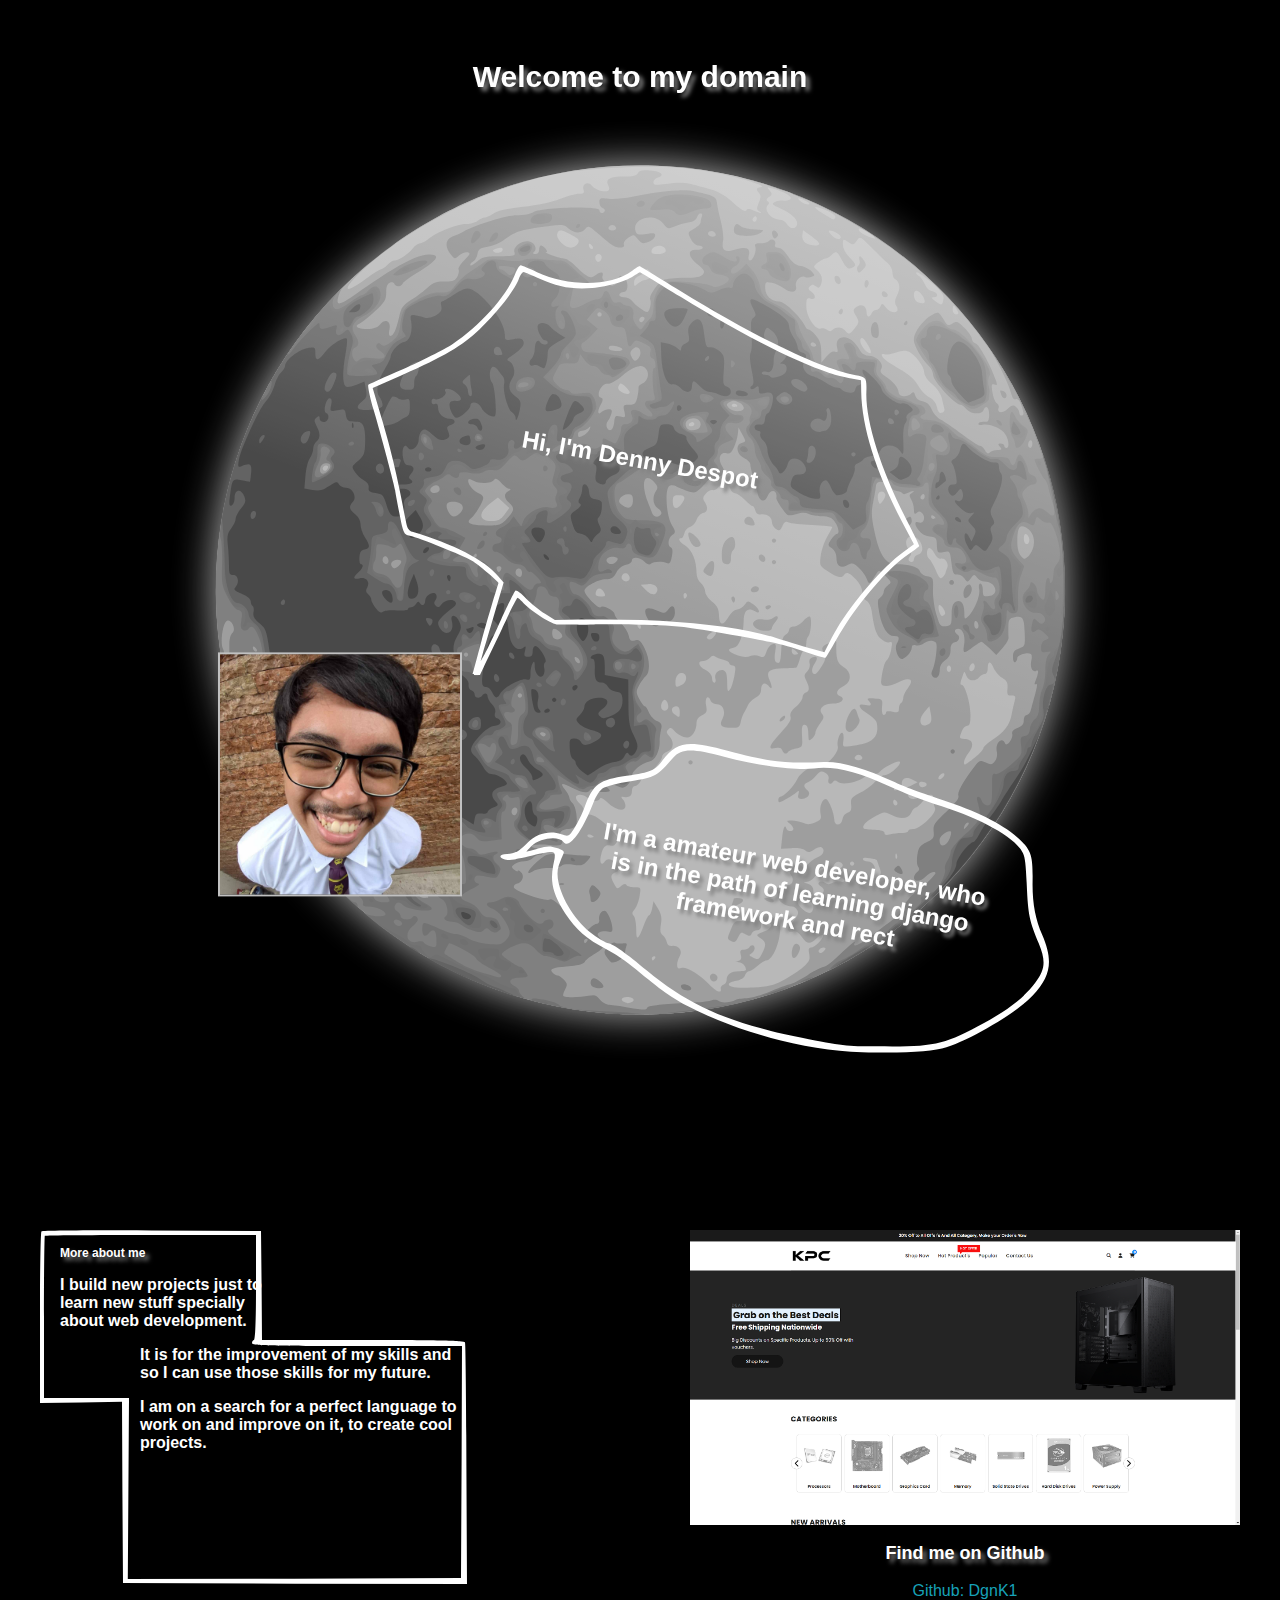
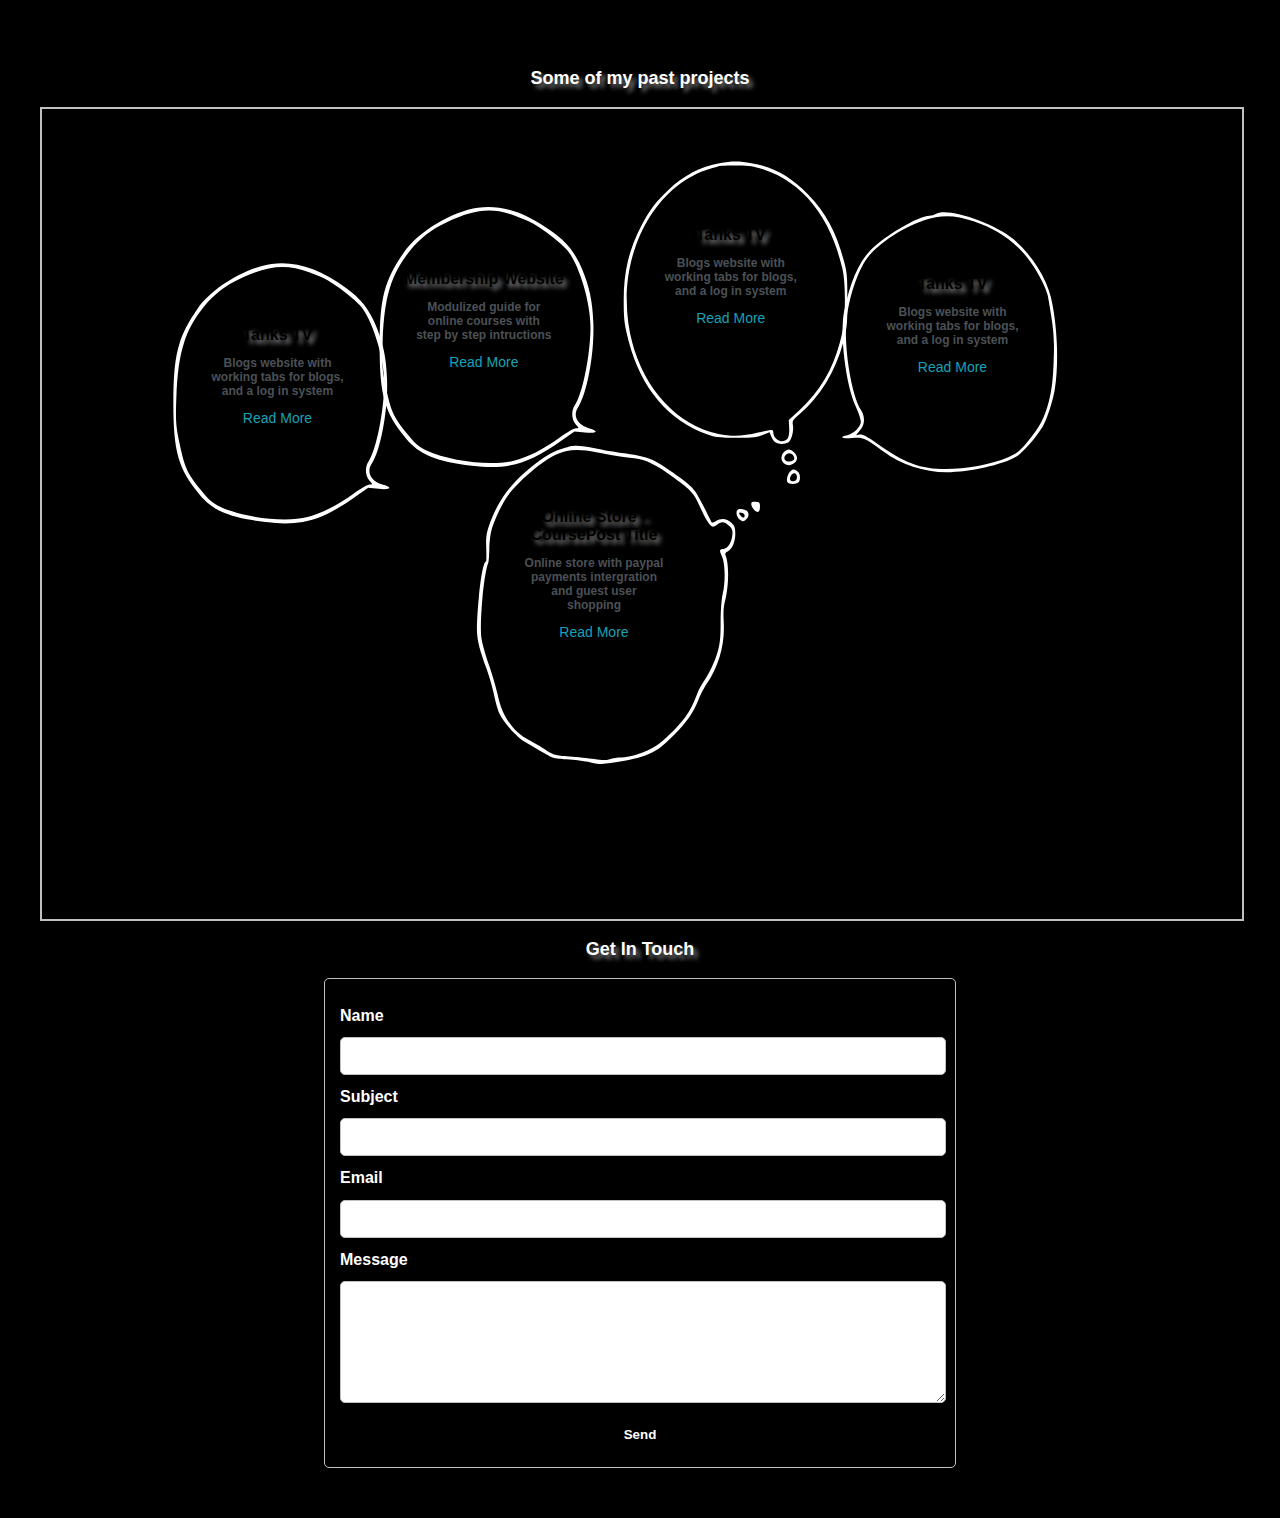
==== index.html @ d2c70590 "first commit" ====
<!DOCTYPE html>
<html lang="en">
<head>
    <meta charset="UTF-8">
    <meta name="viewport" content="width=device-width, initial-scale=1.0">
    <title>Portfolio</title>
    <style>
        @import url('https://fonts.cdnfonts.com/css/anime-ace');
    </style>
    <link rel="stylesheet" type="text/css" href="css/default.css">
    <link id="theme-style" rel="stylesheet" type="text/css" href="">
</head>

<body>

    <section class="s1">
        <div class="main-container">

            <div class="intro">

                <div class="intro-dialogue">
    
                    <div class="moon-wrapper">
                        <img class="moon" src="assets/full-moon.svg" alt="">
                    </div>
                    
                    <div class="dialogue">
                        <h1>Welcome to my domain</h1>
                    </div>
    
                </div>
    
            </div>

            <div class="main-intro">
                <div class="greeting-wrapper">
                    <h2>
                        Hi, I'm Denny Despot
                    </h2>
                </div>

                <div class="intro-wrapper">

                    <div class="left-column">
                        
                        <img class="profile-pic" src="assets/profile-pic.jpg" alt="Profile picture of Denny Despot">

                    </div>
                    <div class="right-column">

                            <div class="preview">
                                <h2>I'm a amateur web developer, who is in the path of learning
                                    django framework and rect
                                </h2>
                            </div>

                    </div>
                </div>
            </div>

        </div>

    </section>

    <section class="s1">
        <div class="main-container">

            <div class="about-wrapper">
                <div class="about-me">
                    <h4>More about me</h4>

                    <div class="upper-msg">
                        <p>I build new projects just to learn new stuff specially about web development.</p>
                    </div>
                    <div class="lower-msg">
                        <p>It is for the improvement of my skills and so I can use those skills for my future.</p>
                        <p>I am on a search for a perfect language to work on and improve on it, to create cool projects.</p>
                    </div>
                </div>

                
                <div class="social-links">
                    <img id="social-img" src="assets/KPC-Store.png" alt="KPC Store project screenshot">
                    <h3>Find me on Github</h3>

                    <a target="_blank" href="https://github.com/DgnK1">Github: DgnK1</a>
                </div>
            </div>

        </div>
    </section>

    <section class="s1">

        <div class="main-container">

            <h3 style="text-align: center;">Some of my past projects</h3>

            <div class="post-wrapper">

                <div>
                    <div class="post">
                        <div class="post-preview p1">
                            <svg viewBox="0 0 300.000000 259.000000"
                                preserveAspectRatio="xMidYMid meet">
                                <g transform="translate(0.000000,259.000000) scale(0.100000,-0.100000)"
                                fill="white" stroke="none">
                                <path d="M1465 2113 c-155 -21 -360 -144 -446 -270 -117 -170 -144 -275 -144
                                -563 0 -293 29 -396 158 -551 80 -96 178 -137 396 -164 212 -27 339 9 540 153
                                l75 53 63 -7 c71 -7 88 8 27 25 -73 20 -102 74 -69 125 55 84 100 331 92 511
                                -5 128 -23 213 -67 319 -41 99 -90 160 -179 225 -162 117 -303 163 -446 144z
                                m225 -49 c39 -14 88 -35 108 -47 73 -42 182 -129 211 -169 68 -92 131 -308
                                131 -449 0 -165 -48 -405 -94 -471 -23 -33 -20 -87 6 -115 21 -23 21 -23 1
                                -23 -12 0 -56 -25 -99 -57 -99 -71 -190 -117 -274 -138 -130 -34 -387 -4 -524
                                61 -44 21 -70 43 -116 101 -82 101 -97 135 -127 276 -23 110 -25 138 -20 277
                                9 268 50 403 165 546 59 73 127 126 217 168 173 82 273 91 415 40z"/>
                                </g>
                            </svg>
                            <div class="post-details">
                                <h6 class="post-title">Tanks TV</h6>
                                <p class="post-intro">Blogs website with working tabs for blogs, and a log in system</p>
                                <a href="https://ttv-kappa.vercel.app/index.html">Read More</a>
                            </div>
                        </div>
                    </div>
                </div>

                <div>
                    <div class="post">
                        <div class="post-preview p2">
                            <svg viewBox="0 0 300.000000 259.000000"
                            preserveAspectRatio="xMidYMid meet">
                                <g transform="translate(0.000000,259.000000) scale(0.100000,-0.100000)"
                                fill="white" stroke="none">
                                <path d="M1400 2110 c-8 -5 -26 -10 -39 -10 -64 0 -269 -121 -353 -207 -72
                                -74 -126 -200 -159 -371 -26 -137 10 -433 70 -565 17 -38 31 -80 31 -93 0 -30
                                -44 -73 -82 -81 -53 -10 -29 -24 30 -17 64 7 84 -2 190 -83 98 -75 244 -123
                                375 -123 139 1 336 45 418 93 40 24 117 112 162 184 23 38 61 156 71 223 25
                                157 15 389 -24 552 -28 119 -118 258 -223 346 -123 102 -403 194 -467 152z
                                m227 -44 c197 -68 322 -179 414 -367 15 -31 30 -69 32 -85 36 -205 39 -244 34
                                -389 -4 -110 -12 -174 -29 -240 -27 -102 -53 -151 -130 -245 -45 -54 -65 -69
                                -121 -92 -96 -40 -248 -68 -365 -68 -156 0 -250 35 -421 158 -52 37 -82 52
                                -98 49 l-22 -4 24 29 c30 36 32 79 5 123 -48 78 -90 295 -90 471 0 131 52 320
                                115 420 58 91 211 197 355 246 103 35 185 33 297 -6z"/>
                                </g>
                            </svg>
                            <div class="post-details">
                                <h6 class="post-title">Tanks TV</h6>
                                <p class="post-intro">Blogs website with working tabs for blogs, and a log in system</p>
                                <a href="https://ttv-kappa.vercel.app/index.html">Read More</a>
                            </div>
                        </div>
                    </div>
                </div>

                <div>
                    <div class="post">
                        <div class="post-preview p3">
                            <svg viewBox="0 0 300.000000 259.000000"
                                preserveAspectRatio="xMidYMid meet">
                                <g transform="translate(0.000000,259.000000) scale(0.100000,-0.100000)"
                                fill="white" stroke="none">
                                <path d="M1295 2495 c-140 -25 -268 -91 -381 -198 -92 -86 -141 -150 -198
                                -257 -99 -187 -139 -353 -139 -575 0 -126 4 -168 26 -260 87 -376 294 -633
                                598 -742 67 -24 88 -26 219 -27 125 0 152 3 198 21 l53 21 10 -26 c6 -15 18
                                -35 26 -44 18 -20 73 -24 103 -8 24 13 44 83 36 130 -5 32 -1 38 47 80 164
                                141 280 336 338 570 21 84 24 118 24 290 0 181 -2 202 -27 296 -58 215 -137
                                360 -268 495 -133 136 -259 206 -425 235 -95 17 -146 17 -240 -1z m327 -45
                                c296 -95 508 -360 595 -745 27 -119 25 -367 -4 -495 -55 -242 -153 -415 -320
                                -570 l-78 -71 3 -60 c4 -68 -13 -99 -55 -99 -28 0 -63 33 -63 59 0 11 -4 22
                                -9 25 -4 3 -52 -6 -106 -19 -111 -28 -198 -31 -297 -10 -399 84 -688 506 -688
                                1004 0 468 261 879 625 985 33 10 65 19 70 21 6 2 61 4 122 4 99 1 124 -3 205
                                -29z"/>
                                <path d="M1779 329 c-30 -30 -23 -81 14 -93 21 -8 35 -7 55 5 36 20 39 52 8
                                84 -30 30 -49 32 -77 4z m72 -30 c13 -24 3 -37 -30 -41 -31 -4 -50 24 -32 46
                                19 22 48 20 62 -5z"/>
                                <path d="M1826 184 c-19 -19 -30 -58 -22 -79 7 -18 67 -20 84 -3 18 18 14 63
                                -6 81 -23 21 -36 21 -56 1z m48 -29 c8 -23 -4 -45 -24 -45 -25 0 -33 16 -20
                                40 13 24 35 26 44 5z"/>
                                </g>
                            </svg>
                            <div class="post-details">
                                <h6 class="post-title">Tanks TV</h6>
                                <p class="post-intro">Blogs website with working tabs for blogs, and a log in system</p>
                                <a href="https://ttv-kappa.vercel.app/index.html">Read More</a>
                            </div>
                        </div>
                    </div>
                </div>

                <div>
                    <div class="post">
                        <div class="post-preview p4">
                            <svg viewBox="0 0 300.000000 259.000000"
                                preserveAspectRatio="xMidYMid meet">
                                <g transform="translate(0.000000,259.000000) scale(0.100000,-0.100000)"
                                fill="white" stroke="none">
                                <path d="M1205 2485 c-5 -1 -37 -11 -70 -20 -73 -22 -164 -80 -278 -180 -125
                                -109 -212 -241 -267 -404 -17 -52 -21 -82 -18 -163 2 -54 1 -98 -2 -98 -23 0
                                -52 -193 -66 -430 -7 -132 2 -183 67 -365 22 -60 49 -152 59 -204 11 -51 28
                                -112 38 -135 33 -72 126 -178 189 -215 32 -19 94 -55 138 -81 77 -46 83 -48
                                180 -53 55 -3 136 -14 180 -23 66 -14 91 -14 150 -5 282 45 336 70 475 211 99
                                100 145 167 187 272 14 35 39 82 55 106 96 140 141 302 131 473 -4 68 -1 111
                                10 154 30 115 31 279 3 345 -4 10 2 19 16 25 33 15 58 71 58 133 0 46 -4 58
                                -29 83 -34 34 -78 38 -118 12 -15 -10 -28 -13 -31 -8 -2 6 -31 64 -65 130 -66
                                127 -72 133 -228 245 -144 103 -188 120 -383 145 -66 9 -156 25 -200 35 -72
                                18 -152 24 -181 15z m193 -45 c84 -18 141 -27 285 -45 88 -11 164 -48 297
                                -146 137 -101 150 -116 200 -229 33 -75 68 -130 86 -137 8 -3 22 1 32 10 36
                                31 60 30 93 -3 28 -28 31 -36 26 -77 -6 -53 -35 -98 -65 -98 -32 -1 -34 -9
                                -12 -56 24 -54 27 -194 5 -284 -9 -38 -14 -114 -15 -205 0 -114 -4 -161 -20
                                -218 -22 -79 -65 -171 -112 -239 -16 -24 -35 -60 -42 -80 -28 -75 -57 -133
                                -92 -180 -59 -78 -155 -173 -218 -214 -69 -46 -197 -89 -263 -89 -25 0 -63 -5
                                -85 -12 -30 -9 -56 -9 -116 1 -42 7 -127 16 -188 20 -108 7 -114 9 -175 48
                                -35 22 -92 55 -127 74 -116 60 -203 184 -232 331 -11 51 -41 157 -69 236 -27
                                78 -52 171 -56 205 -14 126 20 484 52 557 4 8 7 56 8 105 1 50 8 110 15 135
                                17 65 66 174 107 239 67 105 249 268 368 328 90 46 178 52 313 23z"/>
                                <path d="M2560 2051 c0 -25 36 -64 53 -58 7 2 12 19 12 38 0 31 -3 34 -32 37
                                -28 3 -33 0 -33 -17z"/>
                                <path d="M2463 2013 c-24 -9 -15 -61 12 -79 24 -16 27 -16 45 1 21 19 25 42
                                12 61 -8 13 -52 24 -69 17z m31 -29 c9 -3 16 -12 16 -20 0 -17 -12 -18 -28 -2
                                -22 22 -16 33 12 22z"/>
                                </g>
                            </svg>
                            <div class="post-details">
                                <h6 class="post-title">Online Store - CoursePost Title</h6>
                                <p class="post-intro">Online store with paypal payments intergration and guest user shopping</p>
                                <a href="https://kpc-storev.vercel.app/">Read More</a>
                            </div>
                        </div>
                    </div>
                </div>

                <div>
                    <div class="post">
                        <div class="post-preview p1">
                            <svg viewBox="0 0 300.000000 259.000000"
                                preserveAspectRatio="xMidYMid meet">
                                <g transform="translate(0.000000,259.000000) scale(0.100000,-0.100000)"
                                fill="white" stroke="none">
                                <path d="M1465 2113 c-155 -21 -360 -144 -446 -270 -117 -170 -144 -275 -144
                                -563 0 -293 29 -396 158 -551 80 -96 178 -137 396 -164 212 -27 339 9 540 153
                                l75 53 63 -7 c71 -7 88 8 27 25 -73 20 -102 74 -69 125 55 84 100 331 92 511
                                -5 128 -23 213 -67 319 -41 99 -90 160 -179 225 -162 117 -303 163 -446 144z
                                m225 -49 c39 -14 88 -35 108 -47 73 -42 182 -129 211 -169 68 -92 131 -308
                                131 -449 0 -165 -48 -405 -94 -471 -23 -33 -20 -87 6 -115 21 -23 21 -23 1
                                -23 -12 0 -56 -25 -99 -57 -99 -71 -190 -117 -274 -138 -130 -34 -387 -4 -524
                                61 -44 21 -70 43 -116 101 -82 101 -97 135 -127 276 -23 110 -25 138 -20 277
                                9 268 50 403 165 546 59 73 127 126 217 168 173 82 273 91 415 40z"/>
                                </g>
                            </svg>
                            <div class="post-details">
                                <h6 class="post-title">Membership Website</h6>
                                <p class="post-intro">Modulized guide for online courses with step by  step intructions</p>
                                <a href="post.html">Read More</a>
                            </div>
                        </div>
                    </div>
                </div>

            </div>

        </div>

    </section>

    <section class="s1">
        <div class="main-container">
            <h3 style="text-align: center;">Get In Touch</h3>

            <form id="contact-form">
                <a name="contact"></a>

                <label for="name">Name</label>
                <input class="input-field" type="text" name="name" id="name" required>

                <label for="subject">Subject</label>
                <input class="input-field" type="text" name="subject" id="subject" required>

                <label for="email">Email</label>
                <input class="input-field" type="email" name="email" id="email" required>

                <label for="message">Message</label>
                <textarea class="input-field" name="message" id="message" required></textarea>

                <input id="submit-btn" type="submit" value="Send">
            </form>
        </div>
    </section>

    <script type="text/javascript" src="js/portfolio.js"></script>
    <script type="text/javascript" src="js/bubbles.js" ></script>
    <script type="text/javascript" src="js/manga.js"></script>

</body>
</html>
---- css/default.css ----
:root{
    --mainColor: black;
    --secondaryColor: white;

    --borderColor: #c1c1c1;

    --mainText: white;
    --secondaryText: black;

    --buttonColor: black;

}

html, body{
    padding: 0;
    margin: 0;
    font-family: 'Anime Ace', sans-serif;
}

body *{
	transition: 0.3s;
}

h1, h2, h3, h4, h5, h6, strong {
    color: var(--mainText);
    font-weight: 800;
    text-shadow: 4px 4px 4px gray;
}

p, li, span, label, input, textarea {
    color: var(--mainText);
    font-weight: 600;
}

a {
    text-decoration: none;
    color: #17a2b8;
}

ul{
    list-style: none;
}

h1{font-size: 30px;}
h2{font-size: 24px;}
h3{font-size: 18px;}
h4{font-size: 12px;}
h5{font-size: 6px;}
h6{font-size: 16px;}

.s1{
    background-color: var(--mainColor);
    overflow: auto;
}

.intro-dialogue{
    width: 1200px;
    height: 200px;
    margin: 0 auto;
}

.moon-wrapper{
    position: absolute; 
    top: 10%;
    left: 50%;
    transform: translateX(-50%);
    z-index: 1;
    width: 90%;
    max-width: 1000px;
    opacity: 0.9;
}

.dialogue {
    position: relative; /* Ensure text stays on top */
    top: 20%;
    z-index: 100;
}

.dialogue h1{
    justify-self: center;
}

.main-container{
    width: 1200px;
    margin: 0 auto;
}

.main-bg{
    position: absolute;
    z-index: 0;
}

.main-intro{
    position: relative;
    z-index: 500;
}

.greeting-wrapper{
    display: grid;
	text-align: center;
	align-content: center;
	min-height: 30em;

    background-image: url(../assets/shouting-bb.svg);
    background-repeat: no-repeat;
    background-position: 300px 1px;
    background-size: 600px;
    transform: rotate(10deg);
}


.intro-wrapper{
    display: grid;
    grid-template-columns: 1fr 1fr;
    grid-template-areas: 
        'nav-wrapper nav-wrapper'
        'left-column right-column'
    ;
}

.left-column{
    grid-area: left-column;
    padding-top: 50px;
    padding-bottom: 50px;
}

.profile-pic{
	display: block;
	margin:0 auto;

	height: 240px;
	width: 240px;
	object-fit: cover;
	border:2px solid var(--borderColor);

    transform: translateY(-40%);
}

#theme-options-wrapper{
    display: flex;
    justify-content: center;
}

.right-column{
    grid-area: right-column;
    display: grid;
}

.preview{
    display: grid;
	text-align: center;
	align-content: center;
	min-height: 30em;

    transform: translateX(-25%) translateY(-10%) rotate(10deg);

    background-image: url(../assets/hori-sp-bb.svg);
    background-repeat: no-repeat;
    background-position: 1px -30px;
    background-size: 600px;
}

.preview h2{
    color: var(--secondaryColor);

    padding: 100px;
}

.corner{
    width: 7px;
    height: 7px;
    border-radius: 50%;
    border: 1.5px solid #17a2b8;
    background-color: #fff;
    position: absolute;
}

#corner-tl{
    top: -5px;
    left: -5px;
}

#corner-tr{
    top: -5px;
    right: -5px;
}

#corner-br{
    bottom: -5px;
    right: -5px;
}

#corner-bl{
    bottom: -5px;
    left: -5px;
}

.about-wrapper{
	display: grid;
	grid-template-columns: repeat(auto-fit, minmax(320px, 1fr));
	padding-bottom: 50px;
	padding-top: 50px;
	gap:100px;
}

.about-me{
    padding-left: 20px;

    background-image: url(../assets/msg-bb.svg);
    background-repeat: no-repeat;
    background-position: -78px -80px;
    background-size: 600px;
}

.upper-msg{
    padding-right: 320px;
}

.lower-msg{
    padding-left: 80px; 
    padding-right: 130px;
}

#skills{
	display: flex;
	justify-content: space-evenly;
	background-color: var(--previewShadow);
}

.social-links{
	display: grid;
	align-content: center;
	text-align: center;
}

.social-links{
    display: grid;
    align-content: center;
    text-align: center;
}

#social-img{
    width: 100%;
}

.post-wrapper{
    position: relative;

    width: 100%;
    height: 90vh;

    overflow: hidden;
    border: 2px solid var(--borderColor);
}

.post{
    width: 300px;
    height: 300px;

    display: flex;
    flex-direction: column;
    align-items: center;
    text-align: center;
    position: absolute;

    border-radius: 20px; /* Smooth rounded corners */
    transition: box-shadow 0.2s ease-in-out; /* Smooth effect on hover */
    cursor: grab; /* Indicates draggable */
}

.post:active {
    cursor: grabbing; /* Change cursor when dragging */
    box-shadow: 0px 8px 20px rgba(0, 0, 0, 0.3);
}

.thumbnail{
    width: 200px;
    height: 200px;

    object-fit: cover;

    margin-top: 10px;

    border: 2px solid var(--borderColor);
}

.post-preview{
    background: transparent;
    padding: 10px;
    font-size: 14px;
}

.post-title{
    color: black;
    font-weight: bold;
    margin: 5px 0;
}

.post-intro{
    color: #4b5156;
    font-size: 12px;
    padding: 0 10px;
}

.p1 svg{
    position: absolute;
    align-self: center;

    transform: translateX(-50%) translateY(-20%);
    width: 500px;
}

.p1 .post-details{
    position: relative;

    padding: 50px 60px 0;
}

.p2 svg{
    position: absolute;
    align-self: center;

    transform: translateX(-50%) translateY(-20%);
    width: 500px;
}

.p2 .post-details{
    position: relative;

    padding: 50px 60px 0;
}

.p3 svg{
    position: absolute;
    align-self: center;

    transform: translateX(-46%) translateY(-6%);
    width: 400px;
}

.p3 .post-details{
    position: relative;

    padding: 50px 60px 0;
}

.p4 svg{
    position: absolute;
    align-self: center;

    transform: translateX(-46%) translateY(-6%);
    width: 400px;
}

.p4 .post-details{
    position: relative;

    padding: 50px 60px 0;
}


#contact-form{
	display: block;
	max-width: 600px;
	margin: 0 auto;
	border: 1px solid var(--borderColor);
	padding: 15px;
	border-radius: 5px;
	background-color: var(--mainColor);
	margin-bottom: 50px;

}

#contact-form label{
	line-height: 2.7em;
}

#contact-form textarea{
	min-height: 100px;
	font-size: 14px;
}


.input-field{
	width: 100%;
	padding-top: 10px;
	padding-bottom:10px; 
	background-color: var(--secondaryColor);
	border-radius: 5px;
	border:1px solid var(--borderColor);
	font-size: 14px;
}

#submit-btn{
	margin-top: 10px;
	width: 100%;
	padding-top: 10px;
	padding-bottom:10px; 
	color: #fff;
	background-color: var(--buttonColor);
	border:none;
}

@media screen and (max-width: 1200px){
	.main-container{
		width: 95%;
	}
}

@media screen and (max-width: 800px){
	.intro-wrapper{
		grid-template-columns: 1fr;
		grid-template-areas: 
			'nav-wrapper'
			'left-column'
			'right-column'
		;
	}

	.right-column{
		justify-content: center;
	}

}

@media screen and (max-width: 400px){
	#preview-shadow{
		max-width: 280px;
		height: 180px;
		padding-left: 10px;
		padding-top: 10px;
	}

	#preview{
		width: 280px;

	}

}
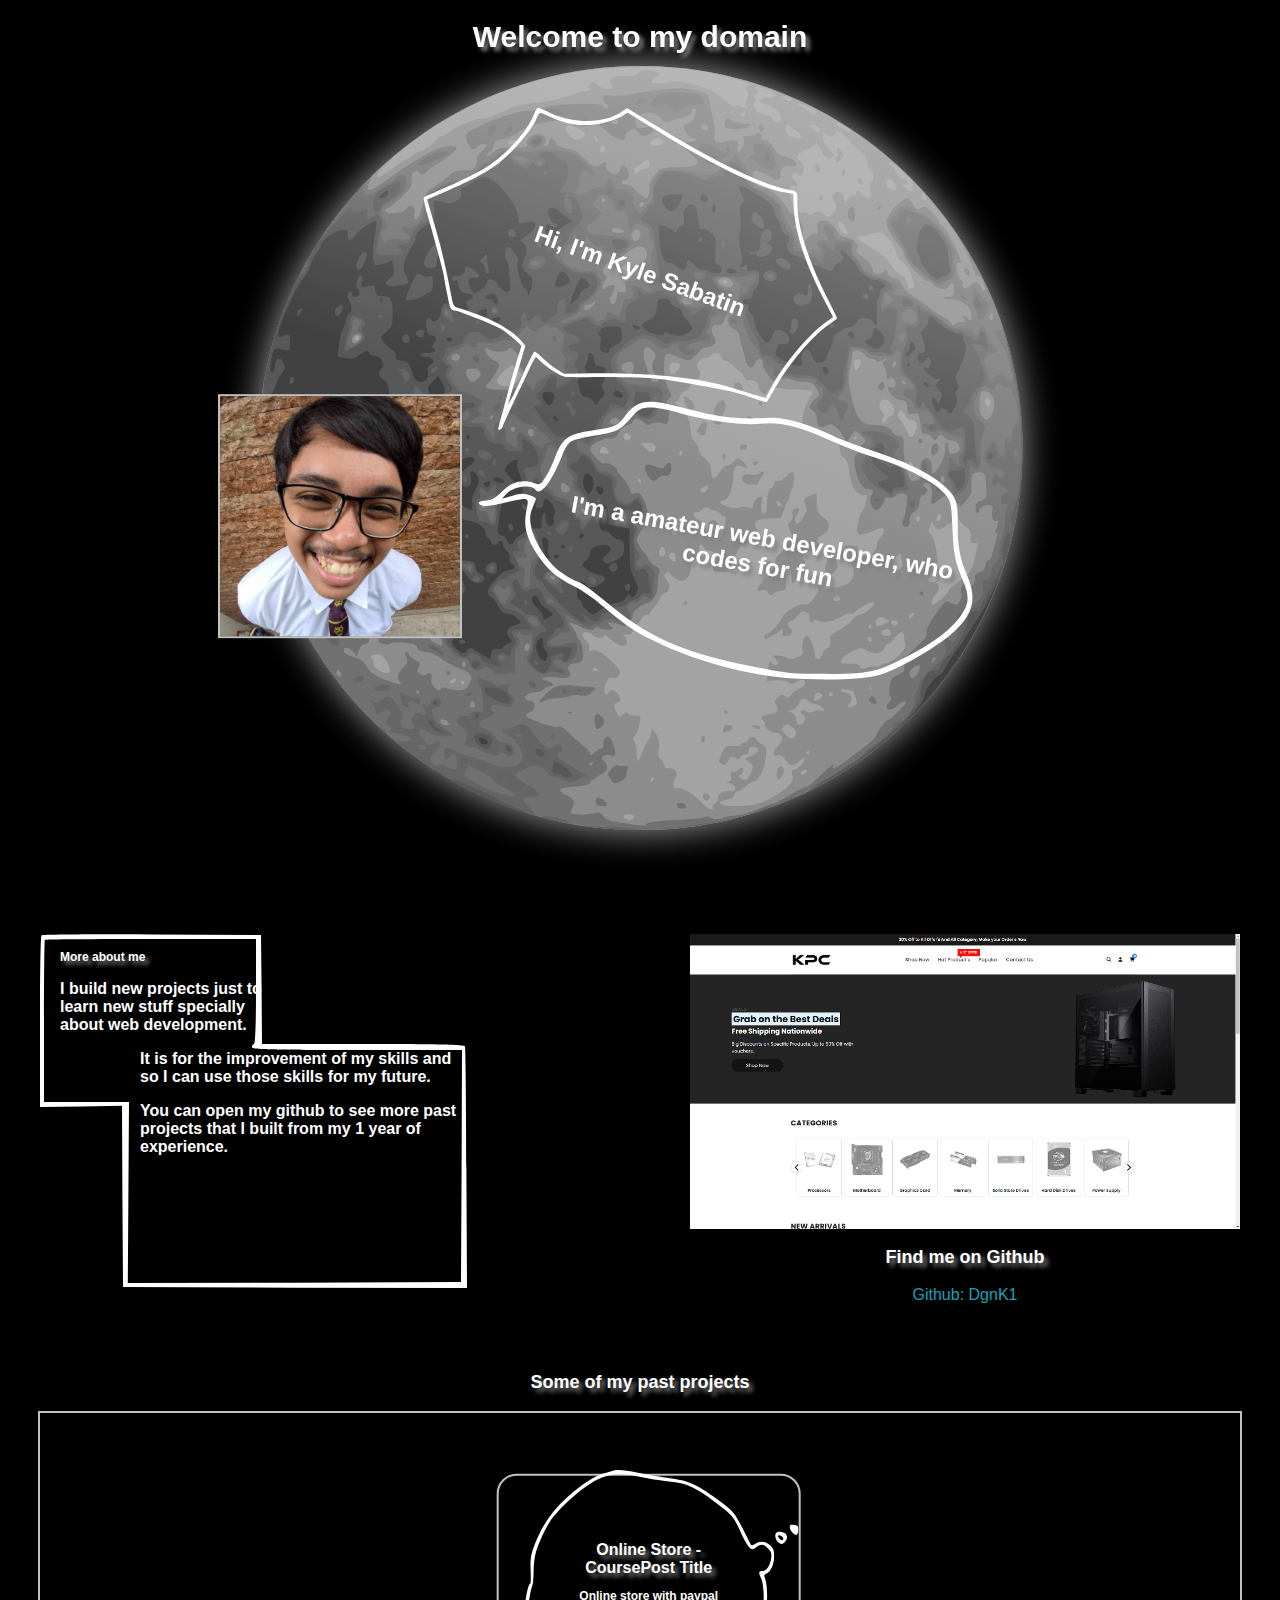
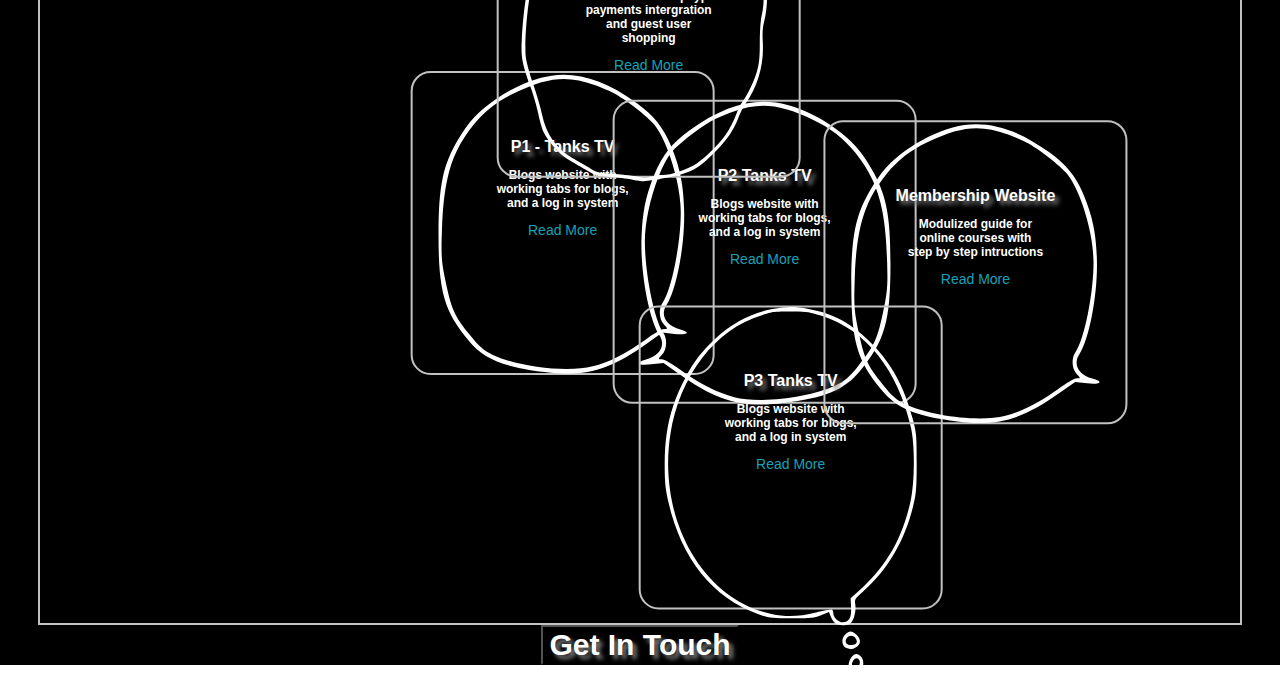
==== commit 08d96d40: "Update Pop Up modal" ====
--- a/index.html
+++ b/index.html
@@ -7,14 +7,17 @@
     <style>
         @import url('https://fonts.cdnfonts.com/css/anime-ace');
     </style>
+    <link rel="icon" type="image/x-icon" href="assets/favicon-kp.ico">
     <link rel="stylesheet" type="text/css" href="css/default.css">
+    <link rel="stylesheet" href="css/modal.css">
     <link id="theme-style" rel="stylesheet" type="text/css" href="">
 </head>
 
 <body>
 
     <section class="s1">
-        <div class="main-container">
+
+        <div class="main-container intro-section">
 
             <div class="intro">
 
@@ -33,10 +36,43 @@
             </div>
 
             <div class="main-intro">
+
                 <div class="greeting-wrapper">
+
+                    <svg version="1.0"
+                    viewBox="0 0 300.000000 259.000000"
+                    preserveAspectRatio="xMidYMid meet">
+    
+                    <g transform="translate(0.000000,259.000000) scale(0.100000,-0.100000)"
+                    fill="white" stroke="none">
+                    <path d="M1299 2322 c-93 -98 -296 -137 -469 -92 -41 11 -80 20 -86 20 -6 0
+                    -16 -25 -22 -56 -23 -112 -131 -284 -245 -390 -39 -36 -138 -110 -221 -166
+                    -83 -55 -155 -104 -159 -108 -4 -4 17 -58 48 -120 56 -111 175 -367 175 -375
+                    0 -2 18 -51 40 -108 39 -101 41 -104 73 -105 47 -2 275 -50 327 -69 35 -13
+                    150 -80 150 -87 0 -1 -7 -55 -15 -121 -8 -66 -17 -156 -20 -200 -4 -44 -10
+                    -118 -15 -164 -5 -47 -8 -87 -5 -89 7 -7 25 9 25 24 0 8 20 87 45 177 25 89
+                    55 197 66 240 12 42 24 77 26 77 3 0 18 -9 34 -21 54 -38 160 -80 188 -75 14
+                    3 44 8 66 11 22 3 72 12 110 20 39 8 151 27 250 42 158 24 211 27 435 27 204
+                    1 278 -3 368 -18 62 -10 115 -16 117 -14 3 3 19 45 36 94 60 174 186 393 281
+                    486 26 26 48 49 48 52 0 3 -43 62 -96 132 -164 218 -278 440 -298 578 -11 74
+                    -13 76 -67 76 -173 0 -535 102 -941 264 -118 47 -217 86 -219 86 -2 -1 -16
+                    -13 -30 -28z m259 -88 c396 -158 736 -254 898 -254 l63 0 11 -57 c34 -174 139
+                    -377 312 -602 l80 -103 -45 -47 c-97 -99 -231 -333 -278 -484 l-24 -79 -60 6
+                    c-33 4 -118 14 -190 23 -231 28 -564 1 -987 -81 l-118 -23 -54 22 c-30 12 -78
+                    39 -107 59 -28 21 -55 34 -59 29 -4 -4 -24 -73 -45 -153 -20 -80 -43 -163 -51
+                    -185 l-14 -40 4 45 c3 25 13 116 23 204 l18 159 -35 29 c-80 66 -246 118 -459
+                    142 -17 2 -28 13 -37 37 -94 247 -138 348 -240 550 l-43 87 127 84 c195 130
+                    275 198 348 296 74 99 141 227 150 283 4 22 12 39 18 39 6 0 44 -9 85 -20 95
+                    -25 167 -25 267 0 76 20 169 67 201 103 9 9 18 17 20 17 2 0 102 -39 221 -86z"/>
+                    </g>
+
+                    </svg>
+
+
                     <h2>
-                        Hi, I'm Denny Despot
+                        Hi, I'm Kyle Sabatin
                     </h2>
+
                 </div>
 
                 <div class="intro-wrapper">
@@ -48,14 +84,38 @@
                     </div>
                     <div class="right-column">
 
+                            <svg viewBox="0 0 300.000000 259.000000"
+                            preserveAspectRatio="xMidYMid meet">
+                            <g transform="translate(0.000000,259.000000) scale(0.100000,-0.100000)"
+                            fill="white" stroke="none">
+                            <path d="M1550 1910 c-189 -43 -271 -47 -485 -29 -206 19 -258 2 -311 -102
+                            -30 -60 -45 -70 -164 -109 -132 -43 -158 -71 -180 -190 -6 -36 -21 -86 -32
+                            -112 -20 -48 -21 -48 -59 -42 -60 10 -123 -18 -158 -70 -37 -53 -54 -67 -92
+                            -75 -38 -8 -42 -25 -6 -29 16 -2 62 13 116 37 48 23 97 41 108 41 19 0 21 -6
+                            19 -67 -1 -84 24 -140 102 -225 64 -68 130 -108 230 -138 41 -12 115 -45 165
+                            -74 139 -80 204 -111 292 -138 276 -86 617 -114 895 -74 198 28 348 64 410 97
+                            123 66 321 238 380 330 73 113 72 188 -6 307 -48 71 -78 154 -94 257 -20 123
+                            -33 149 -101 194 -79 53 -217 97 -379 121 -164 24 -229 36 -295 54 -140 40
+                            -275 54 -355 36z m345 -64 c77 -20 183 -41 235 -47 205 -23 390 -81 459 -144
+                            31 -29 36 -43 66 -176 32 -144 44 -173 110 -277 50 -80 54 -120 17 -195 -39
+                            -79 -109 -157 -220 -245 -180 -143 -221 -160 -507 -207 -146 -25 -176 -27
+                            -375 -22 -365 7 -582 59 -820 195 -118 68 -189 102 -215 102 -11 0 -48 13 -83
+                            30 -123 58 -241 215 -229 304 3 23 9 50 12 62 6 19 1 22 -36 28 -35 6 -52 2
+                            -92 -19 -27 -14 -51 -25 -54 -25 -2 0 6 14 18 31 34 48 127 77 155 49 33 -33
+                            83 63 114 221 7 35 20 64 33 77 13 12 72 39 132 59 116 40 125 47 190 155 31
+                            51 87 61 248 47 169 -15 361 -7 452 20 99 30 210 23 390 -23z"/>
+                            </g>
+                            </svg>
+
+
                             <div class="preview">
-                                <h2>I'm a amateur web developer, who is in the path of learning
-                                    django framework and rect
+                                <h2>I'm a amateur web developer, who codes for fun
                                 </h2>
                             </div>
 
                     </div>
                 </div>
+                
             </div>
 
         </div>
@@ -63,7 +123,8 @@
     </section>
 
     <section class="s1">
-        <div class="main-container">
+
+        <div class="main-container" id="about">
 
             <div class="about-wrapper">
                 <div class="about-me">
@@ -74,7 +135,7 @@
                     </div>
                     <div class="lower-msg">
                         <p>It is for the improvement of my skills and so I can use those skills for my future.</p>
-                        <p>I am on a search for a perfect language to work on and improve on it, to create cool projects.</p>
+                        <p>You can open my github to see more past projects that I built from my 1 year of experience.</p>
                     </div>
                 </div>
 
@@ -101,53 +162,44 @@
                 <div>
                     <div class="post">
                         <div class="post-preview p1">
-                            <svg viewBox="0 0 300.000000 259.000000"
-                                preserveAspectRatio="xMidYMid meet">
-                                <g transform="translate(0.000000,259.000000) scale(0.100000,-0.100000)"
-                                fill="white" stroke="none">
-                                <path d="M1465 2113 c-155 -21 -360 -144 -446 -270 -117 -170 -144 -275 -144
-                                -563 0 -293 29 -396 158 -551 80 -96 178 -137 396 -164 212 -27 339 9 540 153
-                                l75 53 63 -7 c71 -7 88 8 27 25 -73 20 -102 74 -69 125 55 84 100 331 92 511
-                                -5 128 -23 213 -67 319 -41 99 -90 160 -179 225 -162 117 -303 163 -446 144z
-                                m225 -49 c39 -14 88 -35 108 -47 73 -42 182 -129 211 -169 68 -92 131 -308
-                                131 -449 0 -165 -48 -405 -94 -471 -23 -33 -20 -87 6 -115 21 -23 21 -23 1
-                                -23 -12 0 -56 -25 -99 -57 -99 -71 -190 -117 -274 -138 -130 -34 -387 -4 -524
-                                61 -44 21 -70 43 -116 101 -82 101 -97 135 -127 276 -23 110 -25 138 -20 277
-                                9 268 50 403 165 546 59 73 127 126 217 168 173 82 273 91 415 40z"/>
-                                </g>
-                            </svg>
-                            <div class="post-details">
-                                <h6 class="post-title">Tanks TV</h6>
+
+                            <svg id="elsS5fwxh1G1" 
+                            viewBox="0 0 220 260" 
+                            shape-rendering="geometricPrecision" 
+                            text-rendering="geometricPrecision"  
+                            cached="false">
+
+                            <g transform="matrix(.162039 0 0-.162039-136.814671 346.635343)" fill="white" stroke="none">
+                                <path d="M1465,2113c-155-21-360-144-446-270-117-170-144-275-144-563c0-293,29-396,158-551c80-96,178-137,396-164c212-27,339,9,540,153l75,53l63-7c71-7,88,8,27,25-73,20-102,74-69,125c55,84,100,331,92,511-5,128-23,213-67,319-41,99-90,160-179,225-162,117-303,163-446,144Zm225-49c39-14,88-35,108-47c73-42,182-129,211-169c68-92,131-308,131-449c0-165-48-405-94-471-23-33-20-87,6-115c21-23,21-23,1-23-12,0-56-25-99-57-99-71-190-117-274-138-130-34-387-4-524,61-44,21-70,43-116,101-82,101-97,135-127,276-23,110-25,138-20,277c9,268,50,403,165,546c59,73,127,126,217,168c173,82,273,91,415,40Z"/>
+                            </g>
+
+                            </svg>
+
+                            <div class="post-details">
+                                <h6 class="post-title">P1 - Tanks TV</h6>
                                 <p class="post-intro">Blogs website with working tabs for blogs, and a log in system</p>
-                                <a href="https://ttv-kappa.vercel.app/index.html">Read More</a>
-                            </div>
-                        </div>
-                    </div>
-                </div>
-
-                <div>
-                    <div class="post">
-                        <div class="post-preview p2">
-                            <svg viewBox="0 0 300.000000 259.000000"
-                            preserveAspectRatio="xMidYMid meet">
-                                <g transform="translate(0.000000,259.000000) scale(0.100000,-0.100000)"
-                                fill="white" stroke="none">
-                                <path d="M1400 2110 c-8 -5 -26 -10 -39 -10 -64 0 -269 -121 -353 -207 -72
-                                -74 -126 -200 -159 -371 -26 -137 10 -433 70 -565 17 -38 31 -80 31 -93 0 -30
-                                -44 -73 -82 -81 -53 -10 -29 -24 30 -17 64 7 84 -2 190 -83 98 -75 244 -123
-                                375 -123 139 1 336 45 418 93 40 24 117 112 162 184 23 38 61 156 71 223 25
-                                157 15 389 -24 552 -28 119 -118 258 -223 346 -123 102 -403 194 -467 152z
-                                m227 -44 c197 -68 322 -179 414 -367 15 -31 30 -69 32 -85 36 -205 39 -244 34
-                                -389 -4 -110 -12 -174 -29 -240 -27 -102 -53 -151 -130 -245 -45 -54 -65 -69
-                                -121 -92 -96 -40 -248 -68 -365 -68 -156 0 -250 35 -421 158 -52 37 -82 52
-                                -98 49 l-22 -4 24 29 c30 36 32 79 5 123 -48 78 -90 295 -90 471 0 131 52 320
-                                115 420 58 91 211 197 355 246 103 35 185 33 297 -6z"/>
-                                </g>
-                            </svg>
-                            <div class="post-details">
-                                <h6 class="post-title">Tanks TV</h6>
+                                <a href="https://ttv-kappa.vercel.app/index.html" target="_blank">Read More</a>
+                            </div>
+                        </div>
+                    </div>
+                </div>
+
+                <div>
+                    <div class="post">
+                        <div class="post-preview p1">
+
+                            <svg id="ewlD1ZuQnm91" 
+                            viewBox="0 0 220 260" shape-rendering="geometricPrecision" 
+                            text-rendering="geometricPrecision" cached="false">
+                            <g transform="matrix(-.164287 0 0-.164287 360.238782 349.64077)" fill="white" stroke="none">
+                                <path d="M1465,2113c-155-21-360-144-446-270-117-170-144-275-144-563c0-293,29-396,158-551c80-96,178-137,396-164c212-27,339,9,540,153l75,53l63-7c71-7,88,8,27,25-73,20-102,74-69,125c55,84,100,331,92,511-5,128-23,213-67,319-41,99-90,160-179,225-162,117-303,163-446,144Zm225-49c39-14,88-35,108-47c73-42,182-129,211-169c68-92,131-308,131-449c0-165-48-405-94-471-23-33-20-87,6-115c21-23,21-23,1-23-12,0-56-25-99-57-99-71-190-117-274-138-130-34-387-4-524,61-44,21-70,43-116,101-82,101-97,135-127,276-23,110-25,138-20,277c9,268,50,403,165,546c59,73,127,126,217,168c173,82,273,91,415,40Z"/>
+                            </g>
+                            </svg>
+
+                            <div class="post-details">
+                                <h6 class="post-title">P2 Tanks TV</h6>
                                 <p class="post-intro">Blogs website with working tabs for blogs, and a log in system</p>
-                                <a href="https://ttv-kappa.vercel.app/index.html">Read More</a>
+                                <a href="https://ttv-kappa.vercel.app/index.html" target="_blank">Read More</a>
                             </div>
                         </div>
                     </div>
@@ -156,33 +208,28 @@
                 <div>
                     <div class="post">
                         <div class="post-preview p3">
-                            <svg viewBox="0 0 300.000000 259.000000"
-                                preserveAspectRatio="xMidYMid meet">
-                                <g transform="translate(0.000000,259.000000) scale(0.100000,-0.100000)"
-                                fill="white" stroke="none">
-                                <path d="M1295 2495 c-140 -25 -268 -91 -381 -198 -92 -86 -141 -150 -198
-                                -257 -99 -187 -139 -353 -139 -575 0 -126 4 -168 26 -260 87 -376 294 -633
-                                598 -742 67 -24 88 -26 219 -27 125 0 152 3 198 21 l53 21 10 -26 c6 -15 18
-                                -35 26 -44 18 -20 73 -24 103 -8 24 13 44 83 36 130 -5 32 -1 38 47 80 164
-                                141 280 336 338 570 21 84 24 118 24 290 0 181 -2 202 -27 296 -58 215 -137
-                                360 -268 495 -133 136 -259 206 -425 235 -95 17 -146 17 -240 -1z m327 -45
-                                c296 -95 508 -360 595 -745 27 -119 25 -367 -4 -495 -55 -242 -153 -415 -320
-                                -570 l-78 -71 3 -60 c4 -68 -13 -99 -55 -99 -28 0 -63 33 -63 59 0 11 -4 22
-                                -9 25 -4 3 -52 -6 -106 -19 -111 -28 -198 -31 -297 -10 -399 84 -688 506 -688
-                                1004 0 468 261 879 625 985 33 10 65 19 70 21 6 2 61 4 122 4 99 1 124 -3 205
-                                -29z"/>
-                                <path d="M1779 329 c-30 -30 -23 -81 14 -93 21 -8 35 -7 55 5 36 20 39 52 8
-                                84 -30 30 -49 32 -77 4z m72 -30 c13 -24 3 -37 -30 -41 -31 -4 -50 24 -32 46
-                                19 22 48 20 62 -5z"/>
-                                <path d="M1826 184 c-19 -19 -30 -58 -22 -79 7 -18 67 -20 84 -3 18 18 14 63
-                                -6 81 -23 21 -36 21 -56 1z m48 -29 c8 -23 -4 -45 -24 -45 -25 0 -33 16 -20
-                                40 13 24 35 26 44 5z"/>
-                                </g>
-                            </svg>
-                            <div class="post-details">
-                                <h6 class="post-title">Tanks TV</h6>
+                            <svg id="e7eUyTdfLbE1" 
+                            viewBox="0 0 220 315" shape-rendering="geometricPrecision" 
+                            text-rendering="geometricPrecision"  cached="false">
+                            <g transform="matrix(.127078 0 0-.127078-69.942448 322.63379)" fill="white" stroke="none">
+                                <path d="M1295,2495c-140-25-268-91-381-198-92-86-141-150-198-257-99-187-139-353-139-575c0-126,
+                                4-168,26-260c87-376,294-633,598-742c67-24,88-26,219-27c125,0,152,3,198,21l53,21l10-26c6-15,
+                                18-35,26-44c18-20,73-24,103-8c24,13,44,83,36,130-5,32-1,38,47,80c164,141,280,336,338,570c21,
+                                84,24,118,24,290c0,181-2,202-27,296-58,215-137,360-268,495-133,136-259,206-425,235-95,
+                                17-146,17-240-1Zm327-45c296-95,508-360,595-745c27-119,25-367-4-495-55-242-153-415-320-570l
+                                -78-71l3-60c4-68-13-99-55-99-28,0-63,33-63,59c0,11-4,22-9,25-4,3-52-6-106-19-111-28-198-31
+                                -297-10-399,84-688,506-688,1004c0,468,261,879,625,985c33,10,65,19,70,21c6,2,61,4,122,4c99,
+                                1,124-3,205-29Z"/><path d="M1779,329c-30-30-23-81,14-93c21-8,35-7,55,5c36,20,39,52,8,84-30,
+                                30-49,32-77,4Zm72-30c13-24,3-37-30-41-31-4-50,24-32,46c19,22,48,20,62-5Z"/>
+                                <path d="M1826,184c-19-19-30-58-22-79c7-18,67-20,84-3c18,18,14,63-6,81-23,21-36,21-56,
+                                1Zm48-29c8-23-4-45-24-45-25,0-33,16-20,40s35,26,44,5Z"/>
+                            </g>
+                            </svg>
+
+                            <div class="post-details">
+                                <h6 class="post-title">P3 Tanks TV</h6>
                                 <p class="post-intro">Blogs website with working tabs for blogs, and a log in system</p>
-                                <a href="https://ttv-kappa.vercel.app/index.html">Read More</a>
+                                <a href="https://ttv-kappa.vercel.app/index.html" target="_blank">Read More</a>
                             </div>
                         </div>
                     </div>
@@ -191,40 +238,33 @@
                 <div>
                     <div class="post">
                         <div class="post-preview p4">
-                            <svg viewBox="0 0 300.000000 259.000000"
-                                preserveAspectRatio="xMidYMid meet">
-                                <g transform="translate(0.000000,259.000000) scale(0.100000,-0.100000)"
-                                fill="white" stroke="none">
-                                <path d="M1205 2485 c-5 -1 -37 -11 -70 -20 -73 -22 -164 -80 -278 -180 -125
-                                -109 -212 -241 -267 -404 -17 -52 -21 -82 -18 -163 2 -54 1 -98 -2 -98 -23 0
-                                -52 -193 -66 -430 -7 -132 2 -183 67 -365 22 -60 49 -152 59 -204 11 -51 28
-                                -112 38 -135 33 -72 126 -178 189 -215 32 -19 94 -55 138 -81 77 -46 83 -48
-                                180 -53 55 -3 136 -14 180 -23 66 -14 91 -14 150 -5 282 45 336 70 475 211 99
-                                100 145 167 187 272 14 35 39 82 55 106 96 140 141 302 131 473 -4 68 -1 111
-                                10 154 30 115 31 279 3 345 -4 10 2 19 16 25 33 15 58 71 58 133 0 46 -4 58
-                                -29 83 -34 34 -78 38 -118 12 -15 -10 -28 -13 -31 -8 -2 6 -31 64 -65 130 -66
-                                127 -72 133 -228 245 -144 103 -188 120 -383 145 -66 9 -156 25 -200 35 -72
-                                18 -152 24 -181 15z m193 -45 c84 -18 141 -27 285 -45 88 -11 164 -48 297
-                                -146 137 -101 150 -116 200 -229 33 -75 68 -130 86 -137 8 -3 22 1 32 10 36
-                                31 60 30 93 -3 28 -28 31 -36 26 -77 -6 -53 -35 -98 -65 -98 -32 -1 -34 -9
-                                -12 -56 24 -54 27 -194 5 -284 -9 -38 -14 -114 -15 -205 0 -114 -4 -161 -20
-                                -218 -22 -79 -65 -171 -112 -239 -16 -24 -35 -60 -42 -80 -28 -75 -57 -133
-                                -92 -180 -59 -78 -155 -173 -218 -214 -69 -46 -197 -89 -263 -89 -25 0 -63 -5
-                                -85 -12 -30 -9 -56 -9 -116 1 -42 7 -127 16 -188 20 -108 7 -114 9 -175 48
-                                -35 22 -92 55 -127 74 -116 60 -203 184 -232 331 -11 51 -41 157 -69 236 -27
-                                78 -52 171 -56 205 -14 126 20 484 52 557 4 8 7 56 8 105 1 50 8 110 15 135
-                                17 65 66 174 107 239 67 105 249 268 368 328 90 46 178 52 313 23z"/>
-                                <path d="M2560 2051 c0 -25 36 -64 53 -58 7 2 12 19 12 38 0 31 -3 34 -32 37
-                                -28 3 -33 0 -33 -17z"/>
-                                <path d="M2463 2013 c-24 -9 -15 -61 12 -79 24 -16 27 -16 45 1 21 19 25 42
-                                12 61 -8 13 -52 24 -69 17z m31 -29 c9 -3 16 -12 16 -20 0 -17 -12 -18 -28 -2
-                                -22 22 -16 33 12 22z"/>
-                                </g>
-                            </svg>
+                            <svg id="e4Kshrj9vWt1" viewBox="0 0 220 250" 
+                            shape-rendering="geometricPrecision" 
+                            text-rendering="geometricPrecision" cached="false">
+                            <g transform="matrix(.102421 0 0-.102421-50.135668 257.732859)" fill="white" stroke="none">
+                                <path d="M1205,2485c-5-1-37-11-70-20-73-22-164-80-278-180-125-109-212-241-267
+                                -404-17-52-21-82-18-163c2-54,1-98-2-98-23,0-52-193-66-430-7-132,2-183,67-365c22
+                                -60,49-152,59-204c11-51,28-112,38-135c33-72,126-178,189-215c32-19,94-55,138-81c77
+                                -46,83-48,180-53c55-3,136-14,180-23c66-14,91-14,150-5c282,45,336,70,475,211c99,
+                                100,145,167,187,272c14,35,39,82,55,106c96,140,141,302,131,473-4,68-1,111,10,154c30,
+                                115,31,279,3,345-4,10,2,19,16,25c33,15,58,71,58,133c0,46-4,58-29,83-34,34-78,38-118,
+                                12-15-10-28-13-31-8-2,6-31,64-65,130-66,127-72,133-228,245-144,103-188,120-383,145-66,
+                                9-156,25-200,35-72,18-152,24-181,15Zm193-45c84-18,141-27,285-45c88-11,164-48,297-146c137
+                                -101,150-116,200-229c33-75,68-130,86-137c8-3,22,1,32,10c36,31,60,30,93-3c28-28,31-36,
+                                26-77-6-53-35-98-65-98-32-1-34-9-12-56c24-54,27-194,5-284-9-38-14-114-15-205c0-114-4-161
+                                -20-218-22-79-65-171-112-239-16-24-35-60-42-80-28-75-57-133-92-180-59-78-155-173-218-214
+                                -69-46-197-89-263-89-25,0-63-5-85-12-30-9-56-9-116,1-42,7-127,16-188,20-108,7-114,9-175,
+                                48-35,22-92,55-127,74-116,60-203,184-232,331-11,51-41,157-69,236-27,78-52,171-56,205-14,
+                                126,20,484,52,557c4,8,7,56,8,105c1,50,8,110,15,135c17,65,66,174,107,239c67,105,249,268,
+                                368,328c90,46,178,52,313,23Z"/><path d="M2560,2051c0-25,36-64,53-58c7,2,12,19,12,38c0,
+                                31-3,34-32,37-28,3-33,0-33-17Z"/><path d="M2463,2013c-24-9-15-61,12-79c24-16,27-16,45,
+                                1c21,19,25,42,12,61-8,13-52,24-69,17Zm31-29c9-3,16-12,16-20c0-17-12-18-28-2-22,22-16,33,12,22Z"/>
+                            </g></svg>
+
                             <div class="post-details">
                                 <h6 class="post-title">Online Store - CoursePost Title</h6>
                                 <p class="post-intro">Online store with paypal payments intergration and guest user shopping</p>
-                                <a href="https://kpc-storev.vercel.app/">Read More</a>
+                                <a href="https://kpc-storev.vercel.app/" target="_blank">Read More</a>
                             </div>
                         </div>
                     </div>
@@ -233,25 +273,21 @@
                 <div>
                     <div class="post">
                         <div class="post-preview p1">
-                            <svg viewBox="0 0 300.000000 259.000000"
-                                preserveAspectRatio="xMidYMid meet">
-                                <g transform="translate(0.000000,259.000000) scale(0.100000,-0.100000)"
-                                fill="white" stroke="none">
-                                <path d="M1465 2113 c-155 -21 -360 -144 -446 -270 -117 -170 -144 -275 -144
-                                -563 0 -293 29 -396 158 -551 80 -96 178 -137 396 -164 212 -27 339 9 540 153
-                                l75 53 63 -7 c71 -7 88 8 27 25 -73 20 -102 74 -69 125 55 84 100 331 92 511
-                                -5 128 -23 213 -67 319 -41 99 -90 160 -179 225 -162 117 -303 163 -446 144z
-                                m225 -49 c39 -14 88 -35 108 -47 73 -42 182 -129 211 -169 68 -92 131 -308
-                                131 -449 0 -165 -48 -405 -94 -471 -23 -33 -20 -87 6 -115 21 -23 21 -23 1
-                                -23 -12 0 -56 -25 -99 -57 -99 -71 -190 -117 -274 -138 -130 -34 -387 -4 -524
-                                61 -44 21 -70 43 -116 101 -82 101 -97 135 -127 276 -23 110 -25 138 -20 277
-                                9 268 50 403 165 546 59 73 127 126 217 168 173 82 273 91 415 40z"/>
-                                </g>
+                            <svg id="elsS5fwxh1G1" 
+                            viewBox="0 0 220 260" 
+                            shape-rendering="geometricPrecision" 
+                            text-rendering="geometricPrecision"  
+                            cached="false">
+
+                            <g transform="matrix(.162039 0 0-.162039-136.814671 346.635343)" fill="white" stroke="none">
+                                <path d="M1465,2113c-155-21-360-144-446-270-117-170-144-275-144-563c0-293,29-396,158-551c80-96,178-137,396-164c212-27,339,9,540,153l75,53l63-7c71-7,88,8,27,25-73,20-102,74-69,125c55,84,100,331,92,511-5,128-23,213-67,319-41,99-90,160-179,225-162,117-303,163-446,144Zm225-49c39-14,88-35,108-47c73-42,182-129,211-169c68-92,131-308,131-449c0-165-48-405-94-471-23-33-20-87,6-115c21-23,21-23,1-23-12,0-56-25-99-57-99-71-190-117-274-138-130-34-387-4-524,61-44,21-70,43-116,101-82,101-97,135-127,276-23,110-25,138-20,277c9,268,50,403,165,546c59,73,127,126,217,168c173,82,273,91,415,40Z"/>
+                            </g>
+
                             </svg>
                             <div class="post-details">
                                 <h6 class="post-title">Membership Website</h6>
                                 <p class="post-intro">Modulized guide for online courses with step by  step intructions</p>
-                                <a href="post.html">Read More</a>
+                                <a href="post.html" target="_blank">Read More</a>
                             </div>
                         </div>
                     </div>
@@ -263,11 +299,17 @@
 
     </section>
 
-    <section class="s1">
+    <section class="s1 get-in-touch">
         <div class="main-container">
-            <h3 style="text-align: center;">Get In Touch</h3>
-
-            <form id="contact-form">
+
+            <button data-modal-target="#modal">Get In Touch</button>
+            <div class="modal" id="modal">
+
+                <div class="modal-header">
+                    <div class="title">Contact Me</div>
+                    <button data-close-button class="close-button">&times;</button>
+                </div>
+                <form id="contact-form">
                 <a name="contact"></a>
 
                 <label for="name">Name</label>
@@ -284,12 +326,17 @@
 
                 <input id="submit-btn" type="submit" value="Send">
             </form>
+            </div>
+            <div class="overlay" id="overlay"></div>
+
         </div>
+
     </section>
 
     <script type="text/javascript" src="js/portfolio.js"></script>
     <script type="text/javascript" src="js/bubbles.js" ></script>
     <script type="text/javascript" src="js/manga.js"></script>
+    <script type="text/javascript" src="js/modal.js"></script>
 
 </body>
 </html>
--- a/css/default.css
+++ b/css/default.css
@@ -9,6 +9,10 @@
 
     --buttonColor: black;
 
+}
+
+html{
+    scroll-snap-type: y mandatory;
 }
 
 html, body{
@@ -50,25 +54,41 @@
 
 .s1{
     background-color: var(--mainColor);
+    scroll-snap-align: start;
+    scroll-snap-stop: always;
+
     overflow: auto;
 }
 
+.intro-section{
+    height: 96vh;
+    max-height: 100%;
+}
+
+.main-container{
+    width: 1200px;
+    max-width: 100%;
+
+    margin: 0 auto;
+}
+
+
 .intro-dialogue{
-    width: 1200px;
-    height: 200px;
     margin: 0 auto;
 }
 
 .moon-wrapper{
     position: absolute; 
-    top: 10%;
     left: 50%;
-    transform: translateX(-50%);
+    top: 50%; /* Center vertically */
+    transform: translate(-50%, -50%); /* Center both horizontally and vertically */
     z-index: 1;
-    width: 90%;
-    max-width: 1000px;
-    opacity: 0.9;
-}
+
+    width: 900px;
+    max-width: 90%;
+    opacity: 0.8;
+}
+
 
 .dialogue {
     position: relative; /* Ensure text stays on top */
@@ -80,11 +100,6 @@
     justify-self: center;
 }
 
-.main-container{
-    width: 1200px;
-    margin: 0 auto;
-}
-
 .main-bg{
     position: absolute;
     z-index: 0;
@@ -93,35 +108,67 @@
 .main-intro{
     position: relative;
     z-index: 500;
+
+    transform: translateY(-10%);
 }
 
 .greeting-wrapper{
     display: grid;
 	text-align: center;
 	align-content: center;
-	min-height: 30em;
-
-    background-image: url(../assets/shouting-bb.svg);
-    background-repeat: no-repeat;
-    background-position: 300px 1px;
-    background-size: 600px;
+    height: 48vh;
+}
+
+.greeting-wrapper svg{
+    position: absolute;
+
+    left: 30%;
+    top: 10%; /* Center vertically */
+    
+    transform: translate(-50%, -50%); 
+
+    width: 450px;
+    max-width: 80%;
+
     transform: rotate(10deg);
 }
 
+.greeting-wrapper h2{
+    position: relative;
+
+    top: 80%;
+    left: 0;
+
+    transform: rotate(20deg);
+}
 
 .intro-wrapper{
     display: grid;
     grid-template-columns: 1fr 1fr;
     grid-template-areas: 
-        'nav-wrapper nav-wrapper'
         'left-column right-column'
     ;
 }
 
+.intro-wrapper svg{
+    position: absolute;
+    
+    top: 0;
+    left: 0;
+
+    width: 540px;
+    max-width: 80%;
+
+    left: 36%;
+    top: 40%; /* Center vertically */
+
+    transform: translate(-50%, -50%); 
+
+    transform: rotate(10deg);
+}
+
 .left-column{
     grid-area: left-column;
-    padding-top: 50px;
-    padding-bottom: 50px;
 }
 
 .profile-pic{
@@ -133,12 +180,7 @@
 	object-fit: cover;
 	border:2px solid var(--borderColor);
 
-    transform: translateY(-40%);
-}
-
-#theme-options-wrapper{
-    display: flex;
-    justify-content: center;
+    transform: translateY(-16%);
 }
 
 .right-column{
@@ -147,59 +189,23 @@
 }
 
 .preview{
-    display: grid;
 	text-align: center;
 	align-content: center;
-	min-height: 30em;
-
-    transform: translateX(-25%) translateY(-10%) rotate(10deg);
-
-    background-image: url(../assets/hori-sp-bb.svg);
-    background-repeat: no-repeat;
-    background-position: 1px -30px;
-    background-size: 600px;
+
+    transform: translateX(-30%) translateY(-10%) rotate(10deg);
 }
 
 .preview h2{
     color: var(--secondaryColor);
 
     padding: 100px;
-}
-
-.corner{
-    width: 7px;
-    height: 7px;
-    border-radius: 50%;
-    border: 1.5px solid #17a2b8;
-    background-color: #fff;
-    position: absolute;
-}
-
-#corner-tl{
-    top: -5px;
-    left: -5px;
-}
-
-#corner-tr{
-    top: -5px;
-    right: -5px;
-}
-
-#corner-br{
-    bottom: -5px;
-    right: -5px;
-}
-
-#corner-bl{
-    bottom: -5px;
-    left: -5px;
 }
 
 .about-wrapper{
 	display: grid;
 	grid-template-columns: repeat(auto-fit, minmax(320px, 1fr));
-	padding-bottom: 50px;
-	padding-top: 50px;
+
+    padding: 50px 0;
 	gap:100px;
 }
 
@@ -244,8 +250,7 @@
 }
 
 .post-wrapper{
-    position: relative;
-
+    justify-self: center;
     width: 100%;
     height: 90vh;
 
@@ -266,6 +271,8 @@
     border-radius: 20px; /* Smooth rounded corners */
     transition: box-shadow 0.2s ease-in-out; /* Smooth effect on hover */
     cursor: grab; /* Indicates draggable */
+
+    border: 2px solid var(--borderColor);
 }
 
 .post:active {
@@ -291,13 +298,13 @@
 }
 
 .post-title{
-    color: black;
+    color: var(--mainText);
     font-weight: bold;
     margin: 5px 0;
 }
 
 .post-intro{
-    color: #4b5156;
+    color: var(--mainText);
     font-size: 12px;
     padding: 0 10px;
 }
@@ -306,50 +313,50 @@
     position: absolute;
     align-self: center;
 
+    transform: translateX(-50%) translateY(-4%);
+    width: 260px;
+}
+
+.p1 .post-details{
+    position: relative;
+
+    padding: 50px 60px 0;
+}
+
+.p2 svg{
+    position: absolute;
+    align-self: center;
+
     transform: translateX(-50%) translateY(-20%);
     width: 500px;
 }
 
-.p1 .post-details{
+.p2 .post-details{
     position: relative;
 
     padding: 50px 60px 0;
 }
 
-.p2 svg{
+.p3 svg{
     position: absolute;
     align-self: center;
 
-    transform: translateX(-50%) translateY(-20%);
-    width: 500px;
-}
-
-.p2 .post-details{
+    transform: translateX(-50%) translateY(-4%);
+    width: 260px;
+}
+
+.p3 .post-details{
     position: relative;
 
     padding: 50px 60px 0;
 }
 
-.p3 svg{
+.p4 svg{
     position: absolute;
     align-self: center;
 
     transform: translateX(-46%) translateY(-6%);
-    width: 400px;
-}
-
-.p3 .post-details{
-    position: relative;
-
-    padding: 50px 60px 0;
-}
-
-.p4 svg{
-    position: absolute;
-    align-self: center;
-
-    transform: translateX(-46%) translateY(-6%);
-    width: 400px;
+    width: 280px;
 }
 
 .p4 .post-details{
--- a/css/modal.css
+++ b/css/modal.css
@@ -0,0 +1,120 @@
+:root{
+    
+    --mainColor: #15202b;
+    --secondaryColor: #192734;
+
+    --borderColor: #164d56;
+
+    --mainText: #fff;
+    --secondaryText: #eee;
+
+    --themeDotBorder: #fff;
+
+    --previewBg: rgb(25, 39, 52, 0.8);
+    --previewShadow: #111921;
+
+    --buttonColor: #17a2b8;
+
+}
+
+.get-in-touch{
+}
+
+.get-in-touch button{
+    font-family: 'Anime Ace', sans-serif;
+
+    display: flex;
+
+    justify-self: center;
+
+    font-size: 30px;
+    color: var(--mainText);
+    font-weight: 800;
+    text-shadow: 4px 4px 4px gray;
+
+    background-color: black;
+
+}
+
+.modal{
+    position: fixed;
+
+    top: 50%;
+    left: 50%;
+
+    transform: translate(-50%, -50%) scale(0);
+
+    transition: 200ms ease-in-out;
+
+    border: 1px solid #000;
+    border-radius: 10px;
+
+    z-index: 10;
+
+    background-color: rgb(0, 0, 0);
+
+    width: 500px;
+    max-width: 80%;
+
+    max-height: 80%;
+    height: 500px;
+}
+
+.modal.active{
+    transform: translate(-50%, -50%) scale(1);
+}
+
+.modal-header{
+    padding: 10px 15px;
+
+    display: flex;
+
+    justify-content: space-between;
+    align-items: center;
+
+    border-bottom: 1px solid #000;
+}
+
+.modal-header .title{
+    font-size: 1.25rem;
+    font-weight: bold;
+    color: white;
+}
+
+.modal-header .close-button{
+    cursor: pointer;
+
+    border: none;
+    outline: none;
+    background: none;
+
+    font-size: 1.25rem;
+    font-weight: bold;
+}
+
+.modal-body{
+    padding: 10px 15px;
+}
+
+#overlay{
+    position: fixed;
+
+    opacity: 0;
+
+    transition: 200ms ease-in-out;
+
+    top: 0;
+    left: 0;
+    right: 0;
+    bottom: 0;
+
+    background-color: rgba(0, 0, 0, 0.5);
+
+    pointer-events: none;
+}
+
+#overlay.active{
+    opacity: 1;
+
+    pointer-events: all;
+}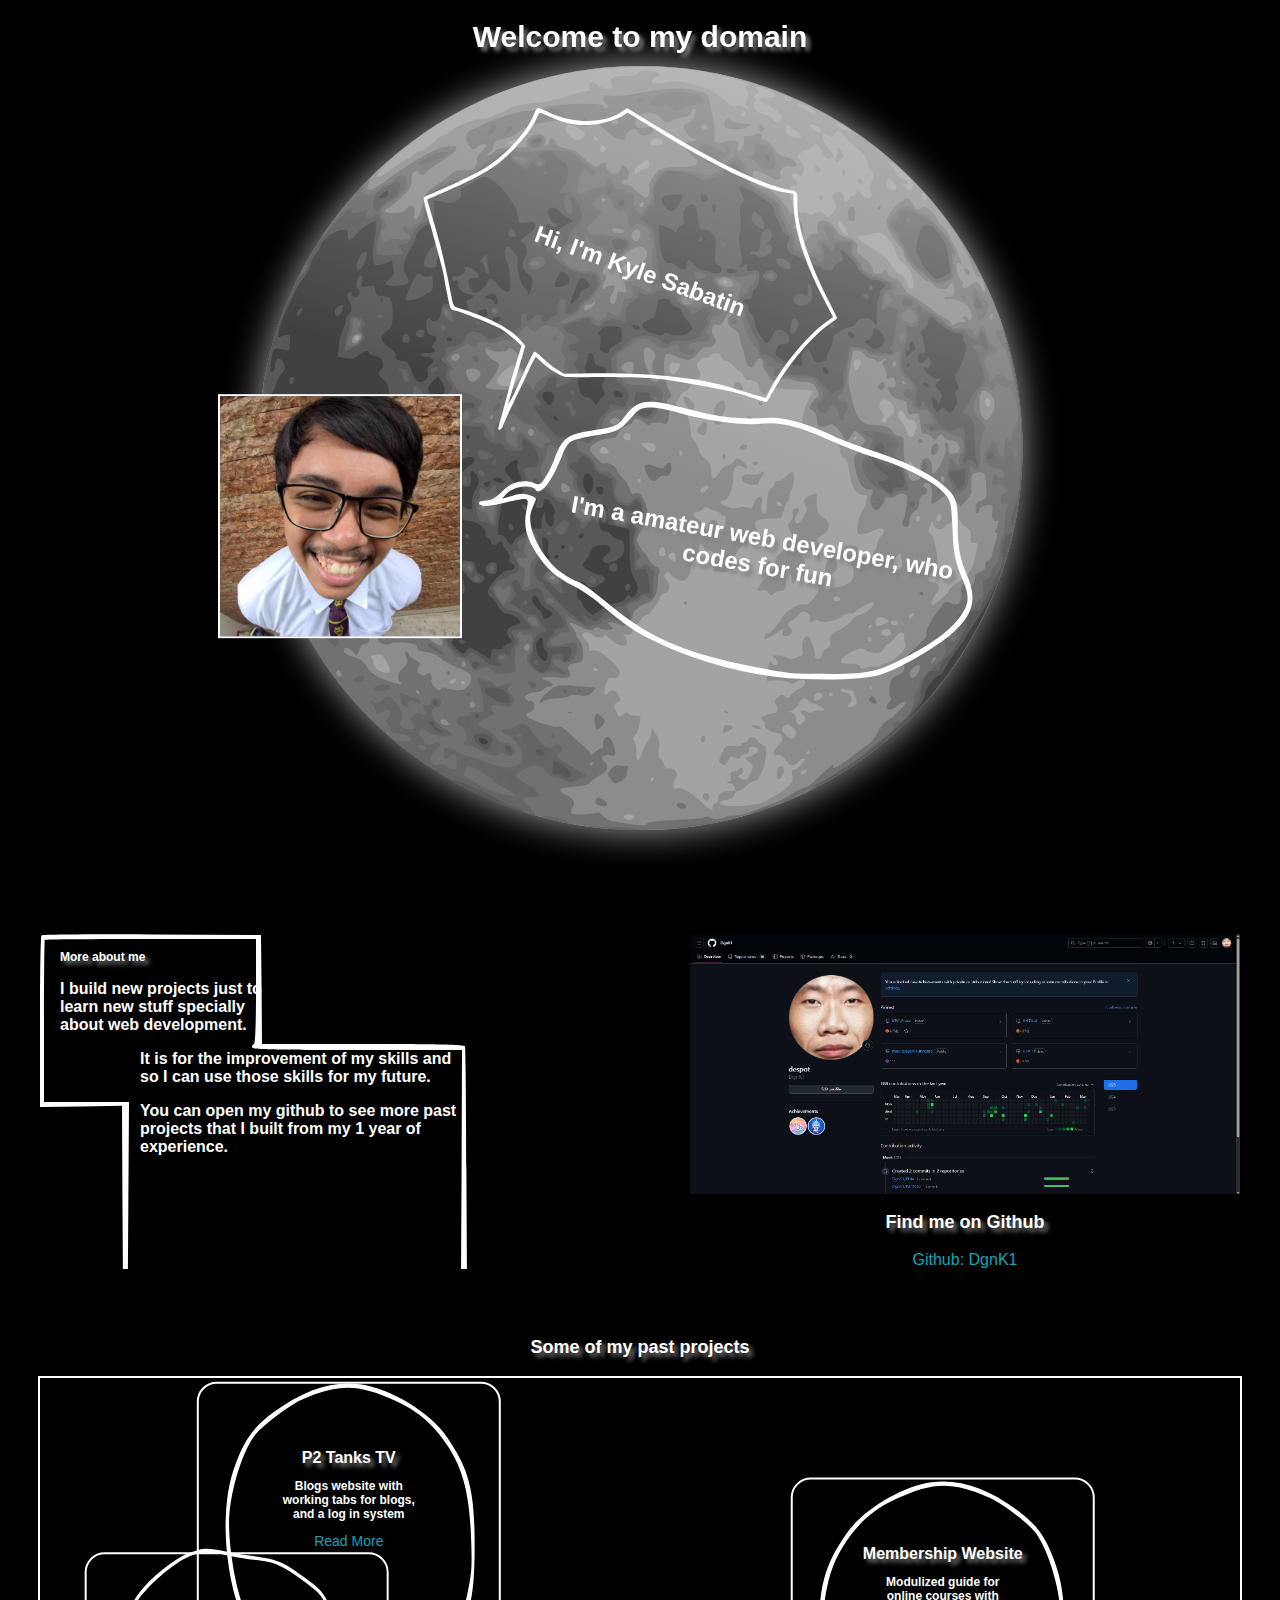
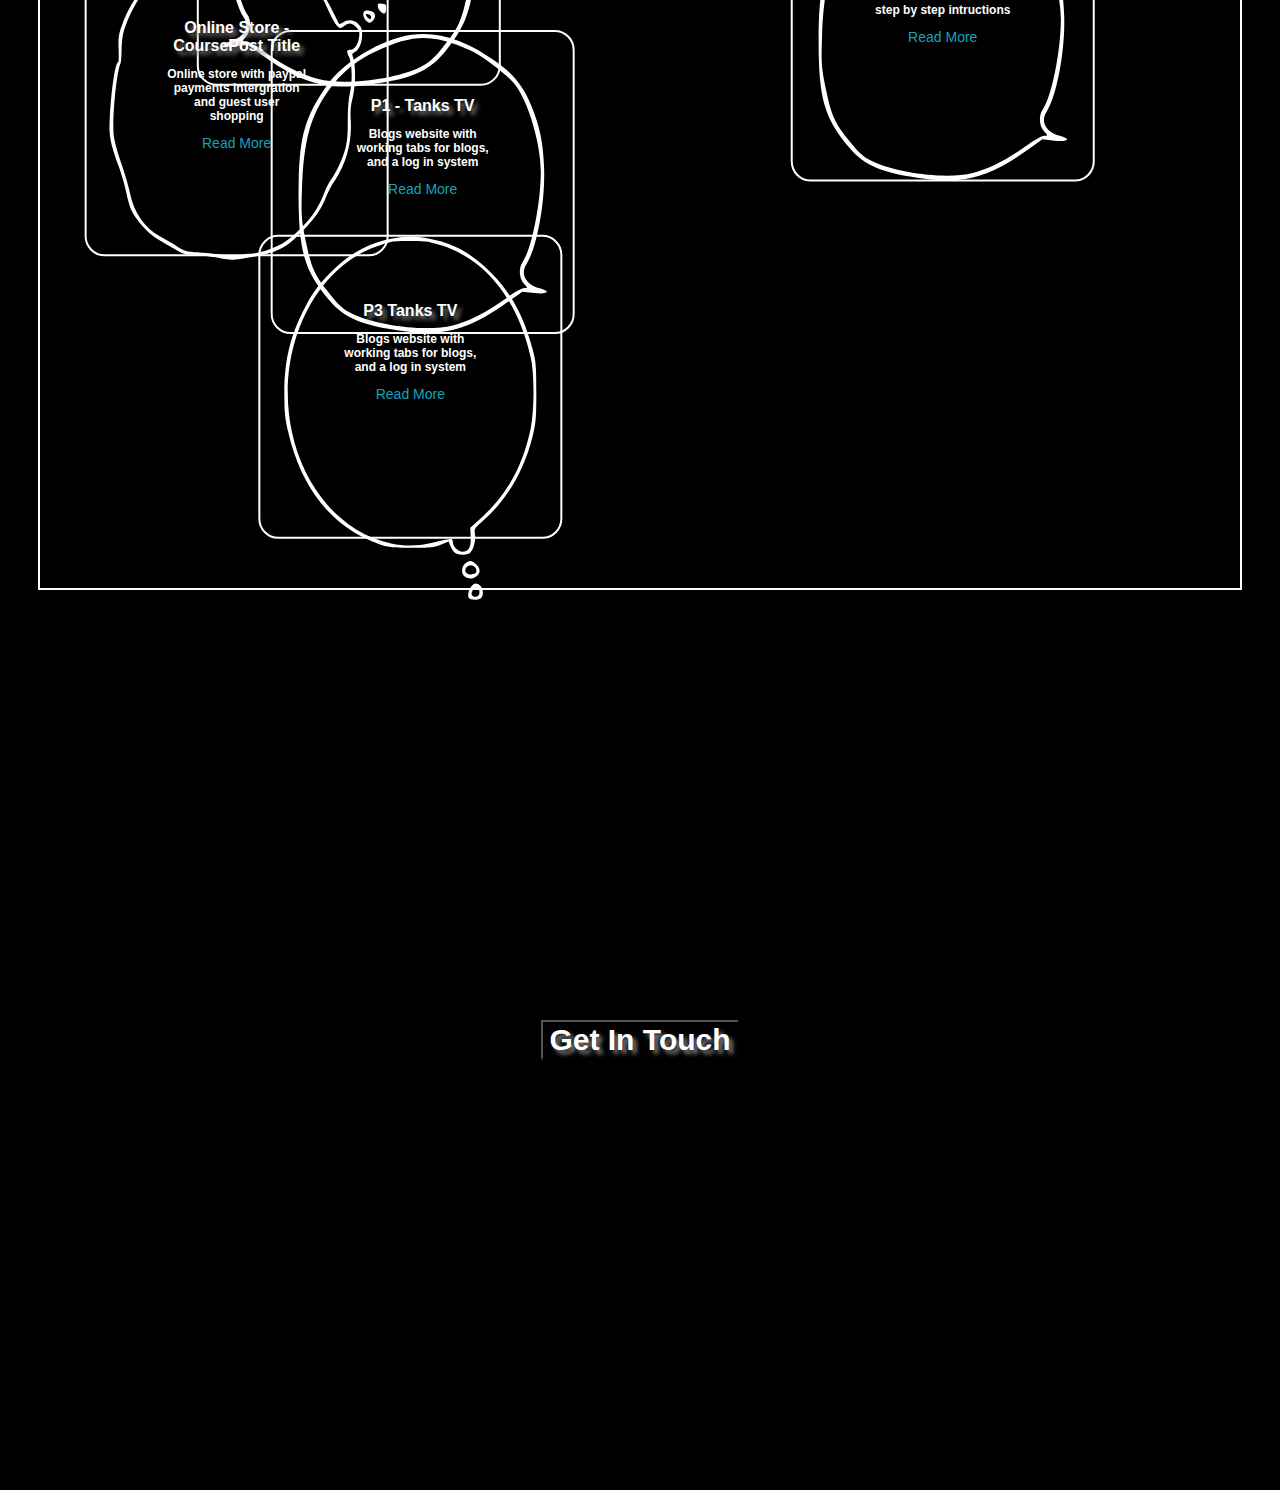
==== commit 6c4c3980: "added github photo" ====
--- a/index.html
+++ b/index.html
@@ -141,7 +141,7 @@
 
                 
                 <div class="social-links">
-                    <img id="social-img" src="assets/KPC-Store.png" alt="KPC Store project screenshot">
+                    <img id="social-img" src="assets/github.png" alt="KPC Store project screenshot">
                     <h3>Find me on Github</h3>
 
                     <a target="_blank" href="https://github.com/DgnK1">Github: DgnK1</a>
@@ -325,7 +325,8 @@
                 <textarea class="input-field" name="message" id="message" required></textarea>
 
                 <input id="submit-btn" type="submit" value="Send">
-            </form>
+
+                </form>
             </div>
             <div class="overlay" id="overlay"></div>
 
--- a/css/default.css
+++ b/css/default.css
@@ -2,7 +2,7 @@
     --mainColor: black;
     --secondaryColor: white;
 
-    --borderColor: #c1c1c1;
+    --borderColor: white;
 
     --mainText: white;
     --secondaryText: black;
@@ -364,29 +364,6 @@
 
     padding: 50px 60px 0;
 }
-
-
-#contact-form{
-	display: block;
-	max-width: 600px;
-	margin: 0 auto;
-	border: 1px solid var(--borderColor);
-	padding: 15px;
-	border-radius: 5px;
-	background-color: var(--mainColor);
-	margin-bottom: 50px;
-
-}
-
-#contact-form label{
-	line-height: 2.7em;
-}
-
-#contact-form textarea{
-	min-height: 100px;
-	font-size: 14px;
-}
-
 
 .input-field{
 	width: 100%;
--- a/css/modal.css
+++ b/css/modal.css
@@ -1,28 +1,23 @@
-:root{
-    
-    --mainColor: #15202b;
-    --secondaryColor: #192734;
+.get-in-touch{
+    max-width: 100%;
 
-    --borderColor: #164d56;
+    height: 100vh;
 
-    --mainText: #fff;
-    --secondaryText: #eee;
-
-    --themeDotBorder: #fff;
-
-    --previewBg: rgb(25, 39, 52, 0.8);
-    --previewShadow: #111921;
-
-    --buttonColor: #17a2b8;
-
+    display: flex;
+    justify-content: center;
+    align-items: center;
 }
 
-.get-in-touch{
+.get-in-touch button,
+.get-in-touch input{
+    font-family: 'Anime Ace', sans-serif;
+
+    cursor: pointer;
 }
 
-.get-in-touch button{
-    font-family: 'Anime Ace', sans-serif;
 
+.get-in-touch button,
+.get-in-touch input{
     display: flex;
 
     justify-self: center;
@@ -46,18 +41,18 @@
 
     transition: 200ms ease-in-out;
 
-    border: 1px solid #000;
     border-radius: 10px;
+    border: 2px solid white;
 
     z-index: 10;
 
     background-color: rgb(0, 0, 0);
 
-    width: 500px;
+    width: 700px;
     max-width: 80%;
 
     max-height: 80%;
-    height: 500px;
+    height: 600px;
 }
 
 .modal.active{
@@ -72,7 +67,6 @@
     justify-content: space-between;
     align-items: center;
 
-    border-bottom: 1px solid #000;
 }
 
 .modal-header .title{
@@ -92,9 +86,24 @@
     font-weight: bold;
 }
 
-.modal-body{
-    padding: 10px 15px;
+#contact-form{
+	display: block;
+	margin: 0 auto;
+	padding: 15px;
+	border-radius: 5px;
+	background-color: var(--mainColor);
+
 }
+
+#contact-form label{
+	line-height: 2.7em;
+}
+
+#contact-form textarea{
+	min-height: 100px;
+	font-size: 14px;
+}
+
 
 #overlay{
     position: fixed;
